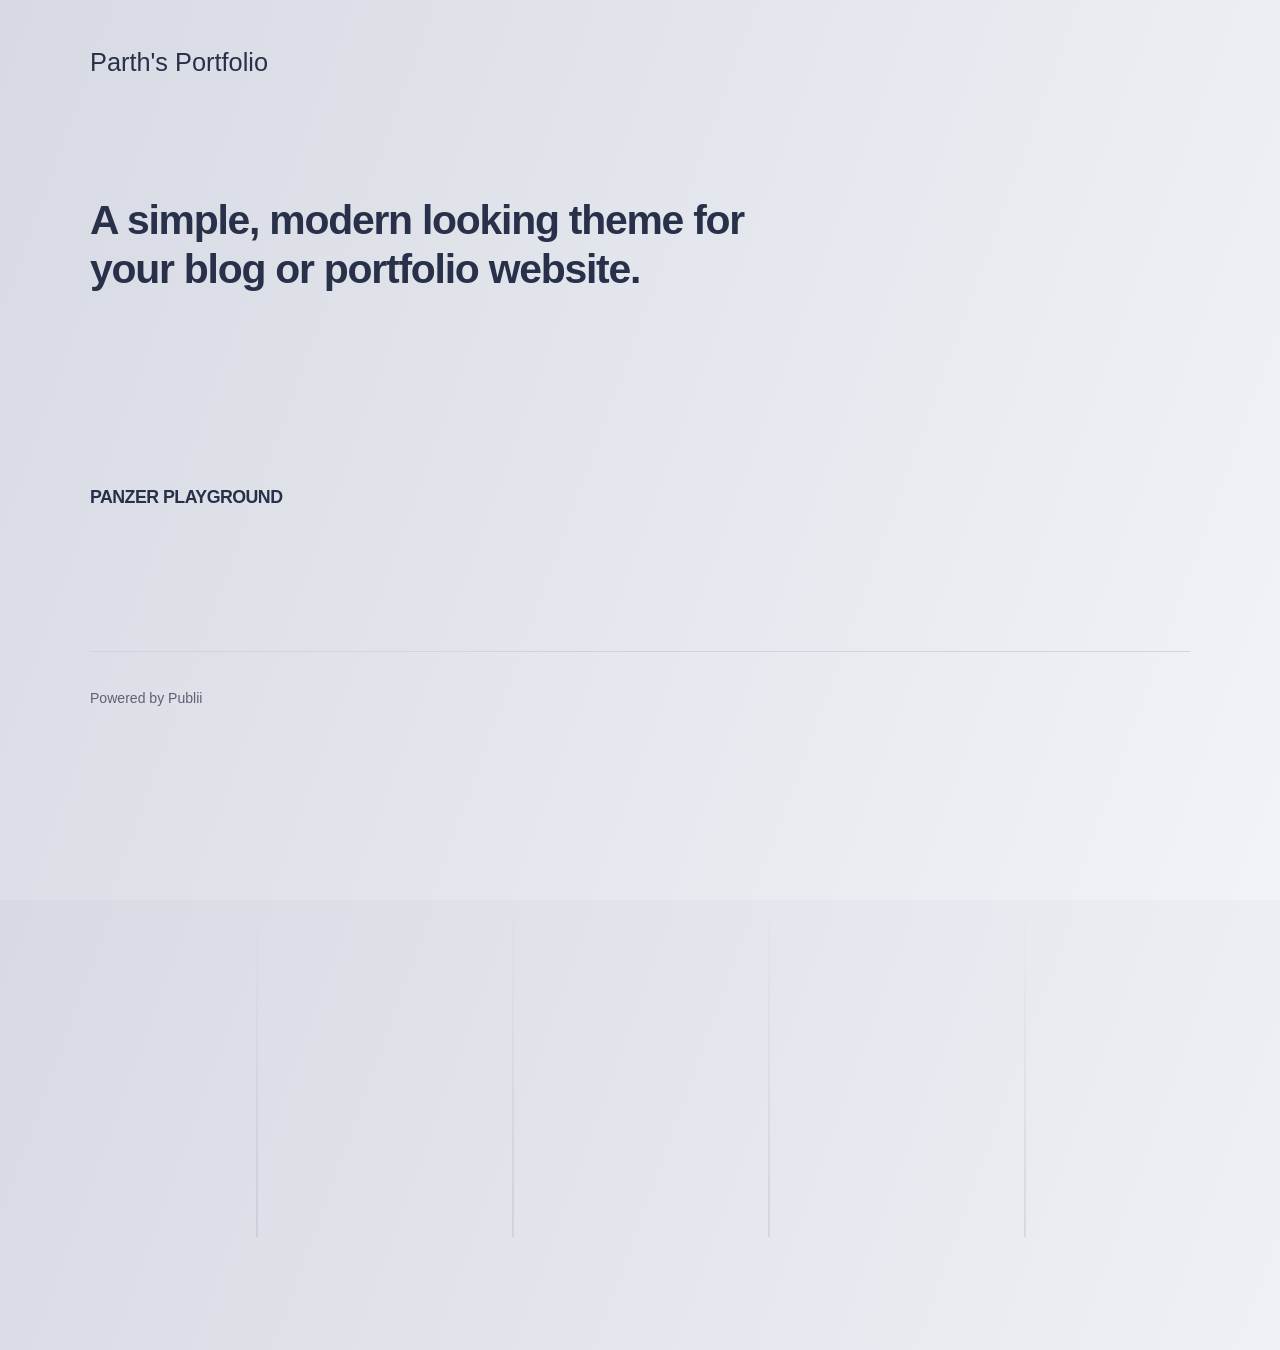
==== index.html @ ed633baf "Updated from Publii" ====
<!DOCTYPE html><html lang="en-gb"><head><meta charset="utf-8"><meta http-equiv="X-UA-Compatible" content="IE=edge"><meta name="viewport" content="width=device-width,initial-scale=1"><title>Parth&#x27;s Portfolio</title><meta name="generator" content="Publii Open-Source CMS for Static Site"><link rel="canonical" href="https://parthmbhatt.github.io/portfolio/"><link rel="alternate" type="application/atom+xml" href="https://parthmbhatt.github.io/portfolio/feed.xml" title="Parth&#x27;s Portfolio - RSS"><link rel="alternate" type="application/json" href="https://parthmbhatt.github.io/portfolio/feed.json" title="Parth&#x27;s Portfolio - JSON"><meta property="og:title" content="Parth's Portfolio"><meta property="og:site_name" content="Parth's Portfolio"><meta property="og:description" content=""><meta property="og:url" content="https://parthmbhatt.github.io/portfolio/"><meta property="og:type" content="website"><link rel="stylesheet" href="https://parthmbhatt.github.io/portfolio/assets/css/style.css?v=9763c2127e3ff107113b48061787f784"><link rel="stylesheet" href="https://parthmbhatt.github.io/portfolio/assets/css/cad-viewer.css?v=1073eb7758a996805dfa5336f57d3681"><script type="application/ld+json">{"@context":"http://schema.org","@type":"Organization","name":"Parth's Portfolio","url":"https://parthmbhatt.github.io/portfolio/"}</script><noscript><style>img[loading] {
                    opacity: 1;
                }</style></noscript></head><body class="home-template lines"><div class="container lines lines--right"><header class="header"><a href="https://parthmbhatt.github.io/portfolio/" class="logo">Parth&#x27;s Portfolio</a></header><main class="main"><div class="hero"><h1>A simple, modern looking theme for your blog or portfolio website.</h1></div><div class="main__content"><div class="l-options" role="toolbar" aria-label="View options"><div class="l-options__item switchers" role="group" aria-label="View layout"><button class="switchers__item is-active" aria-pressed="true" aria-label="Grid view"><svg width="20" height="20" fill="currentColor" aria-hidden="true" focusable="false"><use xlink:href="https://parthmbhatt.github.io/portfolio/assets/svg/svg-map.svg#switcher-grid"/></svg></button> <button class="switchers__item" aria-pressed="false" aria-label="List view"><svg width="20" height="20" fill="currentColor" aria-hidden="true" focusable="false"><use xlink:href="https://parthmbhatt.github.io/portfolio/assets/svg/svg-map.svg#switcher-rows"/></svg></button></div></div><div class="l-grid l-grid--2"><article class="c-card"><div class="c-card__wrapper"><div class="c-card__content"><header><h2 class="c-card__title"><a href="https://parthmbhatt.github.io/portfolio/panzer-playground.html" class="invert">PANZER PLAYGROUND</a></h2></header><footer class="c-card__meta"></footer></div></div></article></div></div></main><footer class="footer"><div class="footer__left"><div class="footer__copy">Powered by Publii</div></div><button onclick="backToTopFunction()" id="backToTop" class="footer__bttop" aria-label="Back to top" title="Back to top"><svg><use xlink:href="https://parthmbhatt.github.io/portfolio/assets/svg/svg-map.svg#toparrow"/></svg></button></footer></div><script>window.publiiThemeMenuConfig = { mobileMenuMode: 'sidebar', animationSpeed: 300, submenuWidth: 'auto', doubleClickTime: 500, mobileMenuExpandableSubmenus: true, relatedContainerForOverlayMenuSelector: '.navbar', };</script><script defer="defer" src="https://parthmbhatt.github.io/portfolio/assets/js/scripts.min.js?v=628f9b14187b480516b6c7f8be1e7585"></script><script defer="defer" src="https://parthmbhatt.github.io/portfolio/assets/js/cad-viewer.bundle.js?v=2720d6c96a4c86d41c8cecd319f0ce0e"></script><script>function publiiDetectLoadedImages () {
         var images = document.querySelectorAll('img[loading]:not(.is-loaded)');
         for (var i = 0; i < images.length; i++) {
            if (images[i].complete) {
               images[i].classList.add('is-loaded');
               images[i].parentNode.classList.remove('is-img-loading');
            } else {
               images[i].addEventListener('load', function () {
                  this.classList.add('is-loaded');
                  this.parentNode.classList.remove('is-img-loading');
               }, false);
            }
         }
      }
      publiiDetectLoadedImages();</script></body></html>
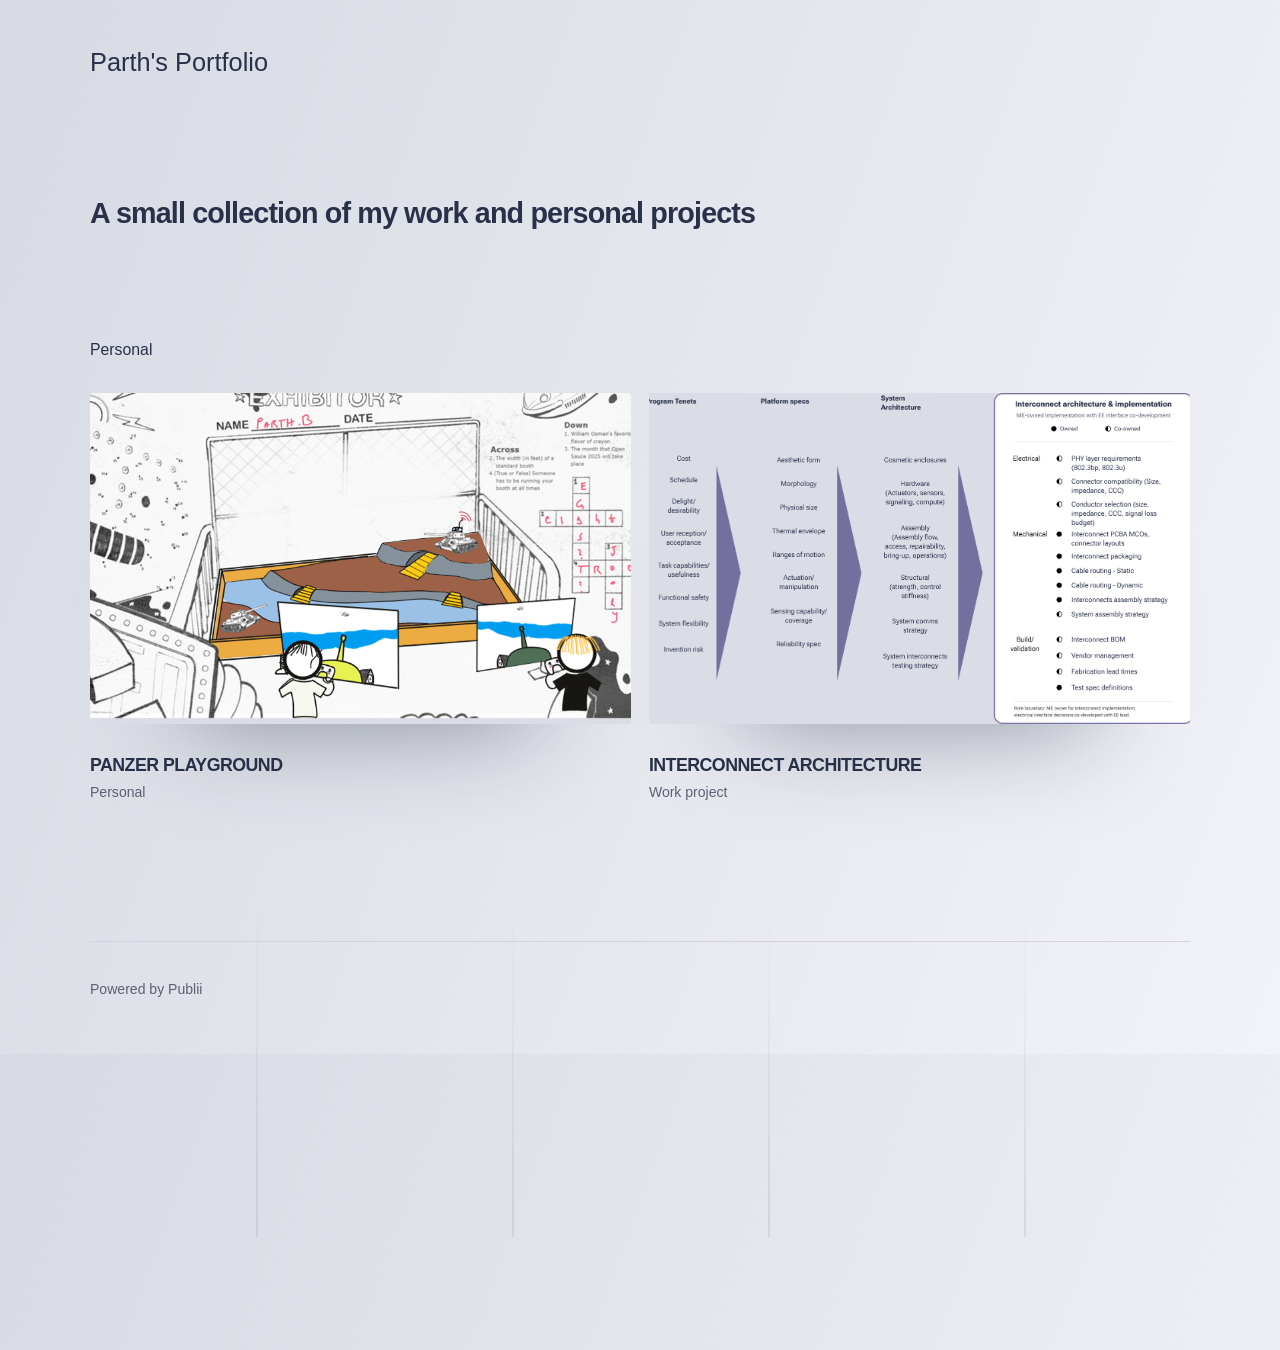
==== commit de27b852: "Updated from Publii" ====
--- a/index.html
+++ b/index.html
@@ -1,6 +1,6 @@
-<!DOCTYPE html><html lang="en-gb"><head><meta charset="utf-8"><meta http-equiv="X-UA-Compatible" content="IE=edge"><meta name="viewport" content="width=device-width,initial-scale=1"><title>Parth&#x27;s Portfolio</title><meta name="generator" content="Publii Open-Source CMS for Static Site"><link rel="canonical" href="https://parthmbhatt.github.io/portfolio/"><link rel="alternate" type="application/atom+xml" href="https://parthmbhatt.github.io/portfolio/feed.xml" title="Parth&#x27;s Portfolio - RSS"><link rel="alternate" type="application/json" href="https://parthmbhatt.github.io/portfolio/feed.json" title="Parth&#x27;s Portfolio - JSON"><meta property="og:title" content="Parth's Portfolio"><meta property="og:site_name" content="Parth's Portfolio"><meta property="og:description" content=""><meta property="og:url" content="https://parthmbhatt.github.io/portfolio/"><meta property="og:type" content="website"><link rel="stylesheet" href="https://parthmbhatt.github.io/portfolio/assets/css/style.css?v=9763c2127e3ff107113b48061787f784"><link rel="stylesheet" href="https://parthmbhatt.github.io/portfolio/assets/css/cad-viewer.css?v=1073eb7758a996805dfa5336f57d3681"><script type="application/ld+json">{"@context":"http://schema.org","@type":"Organization","name":"Parth's Portfolio","url":"https://parthmbhatt.github.io/portfolio/"}</script><noscript><style>img[loading] {
+<!DOCTYPE html><html lang="en-gb"><head><meta charset="utf-8"><meta http-equiv="X-UA-Compatible" content="IE=edge"><meta name="viewport" content="width=device-width,initial-scale=1"><title>Parth&#x27;s Portfolio</title><meta name="generator" content="Publii Open-Source CMS for Static Site"><link rel="canonical" href="https://parthmbhatt.github.io/portfolio/"><link rel="alternate" type="application/atom+xml" href="https://parthmbhatt.github.io/portfolio/feed.xml" title="Parth&#x27;s Portfolio - RSS"><link rel="alternate" type="application/json" href="https://parthmbhatt.github.io/portfolio/feed.json" title="Parth&#x27;s Portfolio - JSON"><meta property="og:title" content="Parth's Portfolio"><meta property="og:site_name" content="Parth's Portfolio"><meta property="og:description" content=""><meta property="og:url" content="https://parthmbhatt.github.io/portfolio/"><meta property="og:type" content="website"><link rel="stylesheet" href="https://parthmbhatt.github.io/portfolio/assets/css/style.css?v=9763c2127e3ff107113b48061787f784"><link rel="stylesheet" href="https://parthmbhatt.github.io/portfolio/assets/css/gallery-carousel.css?v=bf1c3ab5cffa0508bf7917f0dcdaa1b4"><link rel="stylesheet" href="https://parthmbhatt.github.io/portfolio/assets/css/cad-viewer.css?v=16a31b3684a7afc56284507f8f9d68b7"><script type="application/ld+json">{"@context":"http://schema.org","@type":"Organization","name":"Parth's Portfolio","url":"https://parthmbhatt.github.io/portfolio/"}</script><noscript><style>img[loading] {
                     opacity: 1;
-                }</style></noscript></head><body class="home-template lines"><div class="container lines lines--right"><header class="header"><a href="https://parthmbhatt.github.io/portfolio/" class="logo">Parth&#x27;s Portfolio</a></header><main class="main"><div class="hero"><h1>A simple, modern looking theme for your blog or portfolio website.</h1></div><div class="main__content"><div class="l-options" role="toolbar" aria-label="View options"><div class="l-options__item switchers" role="group" aria-label="View layout"><button class="switchers__item is-active" aria-pressed="true" aria-label="Grid view"><svg width="20" height="20" fill="currentColor" aria-hidden="true" focusable="false"><use xlink:href="https://parthmbhatt.github.io/portfolio/assets/svg/svg-map.svg#switcher-grid"/></svg></button> <button class="switchers__item" aria-pressed="false" aria-label="List view"><svg width="20" height="20" fill="currentColor" aria-hidden="true" focusable="false"><use xlink:href="https://parthmbhatt.github.io/portfolio/assets/svg/svg-map.svg#switcher-rows"/></svg></button></div></div><div class="l-grid l-grid--2"><article class="c-card"><div class="c-card__wrapper"><div class="c-card__content"><header><h2 class="c-card__title"><a href="https://parthmbhatt.github.io/portfolio/panzer-playground.html" class="invert">PANZER PLAYGROUND</a></h2></header><footer class="c-card__meta"></footer></div></div></article></div></div></main><footer class="footer"><div class="footer__left"><div class="footer__copy">Powered by Publii</div></div><button onclick="backToTopFunction()" id="backToTop" class="footer__bttop" aria-label="Back to top" title="Back to top"><svg><use xlink:href="https://parthmbhatt.github.io/portfolio/assets/svg/svg-map.svg#toparrow"/></svg></button></footer></div><script>window.publiiThemeMenuConfig = { mobileMenuMode: 'sidebar', animationSpeed: 300, submenuWidth: 'auto', doubleClickTime: 500, mobileMenuExpandableSubmenus: true, relatedContainerForOverlayMenuSelector: '.navbar', };</script><script defer="defer" src="https://parthmbhatt.github.io/portfolio/assets/js/scripts.min.js?v=628f9b14187b480516b6c7f8be1e7585"></script><script defer="defer" src="https://parthmbhatt.github.io/portfolio/assets/js/cad-viewer.bundle.js?v=2720d6c96a4c86d41c8cecd319f0ce0e"></script><script>function publiiDetectLoadedImages () {
+                }</style></noscript></head><body class="home-template lines"><div class="container lines lines--right"><header class="header"><a href="https://parthmbhatt.github.io/portfolio/" class="logo">Parth&#x27;s Portfolio</a></header><main class="main"><div class="hero"><h3>A small collection of my work and personal projects</h3></div><div class="main__content"><div class="l-options" role="toolbar" aria-label="View options"><nav class="l-options__item filter" aria-label="Filter by tags"><a href="https://parthmbhatt.github.io/portfolio/tags/personal/" class="filter__item invert">Personal</a></nav><div class="l-options__item switchers" role="group" aria-label="View layout"><button class="switchers__item is-active" aria-pressed="true" aria-label="Grid view"><svg width="20" height="20" fill="currentColor" aria-hidden="true" focusable="false"><use xlink:href="https://parthmbhatt.github.io/portfolio/assets/svg/svg-map.svg#switcher-grid"/></svg></button> <button class="switchers__item" aria-pressed="false" aria-label="List view"><svg width="20" height="20" fill="currentColor" aria-hidden="true" focusable="false"><use xlink:href="https://parthmbhatt.github.io/portfolio/assets/svg/svg-map.svg#switcher-rows"/></svg></button></div></div><div class="l-grid l-grid--2"><article class="c-card"><div class="c-card__wrapper"><figure class="c-card__image is-img-loading"><img src="https://parthmbhatt.github.io/portfolio/media/posts/1/application-graphic.png" srcset="https://parthmbhatt.github.io/portfolio/media/posts/1/responsive/application-graphic-xs.png 384w, https://parthmbhatt.github.io/portfolio/media/posts/1/responsive/application-graphic-sm.png 600w, https://parthmbhatt.github.io/portfolio/media/posts/1/responsive/application-graphic-md.png 768w, https://parthmbhatt.github.io/portfolio/media/posts/1/responsive/application-graphic-lg.png 1200w" sizes="(min-width: 37.5em) 80vw, 50vw" loading="lazy" height="495" width="886" alt=""></figure><div class="c-card__content"><header><h2 class="c-card__title"><a href="https://parthmbhatt.github.io/portfolio/panzer-playground.html" class="invert">PANZER PLAYGROUND</a></h2></header><footer class="c-card__meta"><a href="https://parthmbhatt.github.io/portfolio/tags/personal/" class="c-card__tag">Personal</a></footer></div></div></article><article class="c-card"><div class="c-card__wrapper"><figure class="c-card__image"><img src="https://parthmbhatt.github.io/portfolio//graphics/kyber-ownership-boundary-example-transparent.png" loading="lazy" height="1734" width="2873" alt="Sanitized interconnect architecture diagram"></figure><div class="c-card__content"><header><h2 class="c-card__title"><a href="https://parthmbhatt.github.io/portfolio//interconnect-architecture.html" class="invert">INTERCONNECT ARCHITECTURE</a></h2></header><footer class="c-card__meta"><span class="c-card__tag">Work project</span></footer></div></div></article></div></div></main><footer class="footer"><div class="footer__left"><div class="footer__copy">Powered by Publii</div></div><button onclick="backToTopFunction()" id="backToTop" class="footer__bttop" aria-label="Back to top" title="Back to top"><svg><use xlink:href="https://parthmbhatt.github.io/portfolio/assets/svg/svg-map.svg#toparrow"/></svg></button></footer></div><script>window.publiiThemeMenuConfig = { mobileMenuMode: 'sidebar', animationSpeed: 300, submenuWidth: 'auto', doubleClickTime: 500, mobileMenuExpandableSubmenus: true, relatedContainerForOverlayMenuSelector: '.navbar', };</script><script defer="defer" src="https://parthmbhatt.github.io/portfolio/assets/js/scripts.min.js?v=628f9b14187b480516b6c7f8be1e7585"></script><script defer="defer" src="https://parthmbhatt.github.io/portfolio/assets/js/cad-viewer.bundle.js?v=ee3776dc98e9115392e59a9758066af7"></script><script>function publiiDetectLoadedImages () {
          var images = document.querySelectorAll('img[loading]:not(.is-loaded)');
          for (var i = 0; i < images.length; i++) {
             if (images[i].complete) {
@@ -14,4 +14,4 @@
             }
          }
       }
-      publiiDetectLoadedImages();</script></body></html>+      publiiDetectLoadedImages();</script><script defer="defer" src="https://parthmbhatt.github.io/portfolio/assets/js/gallery-carousel.js?v=73d73772ed205425abde0a4bf7a90acf"></script></body></html>
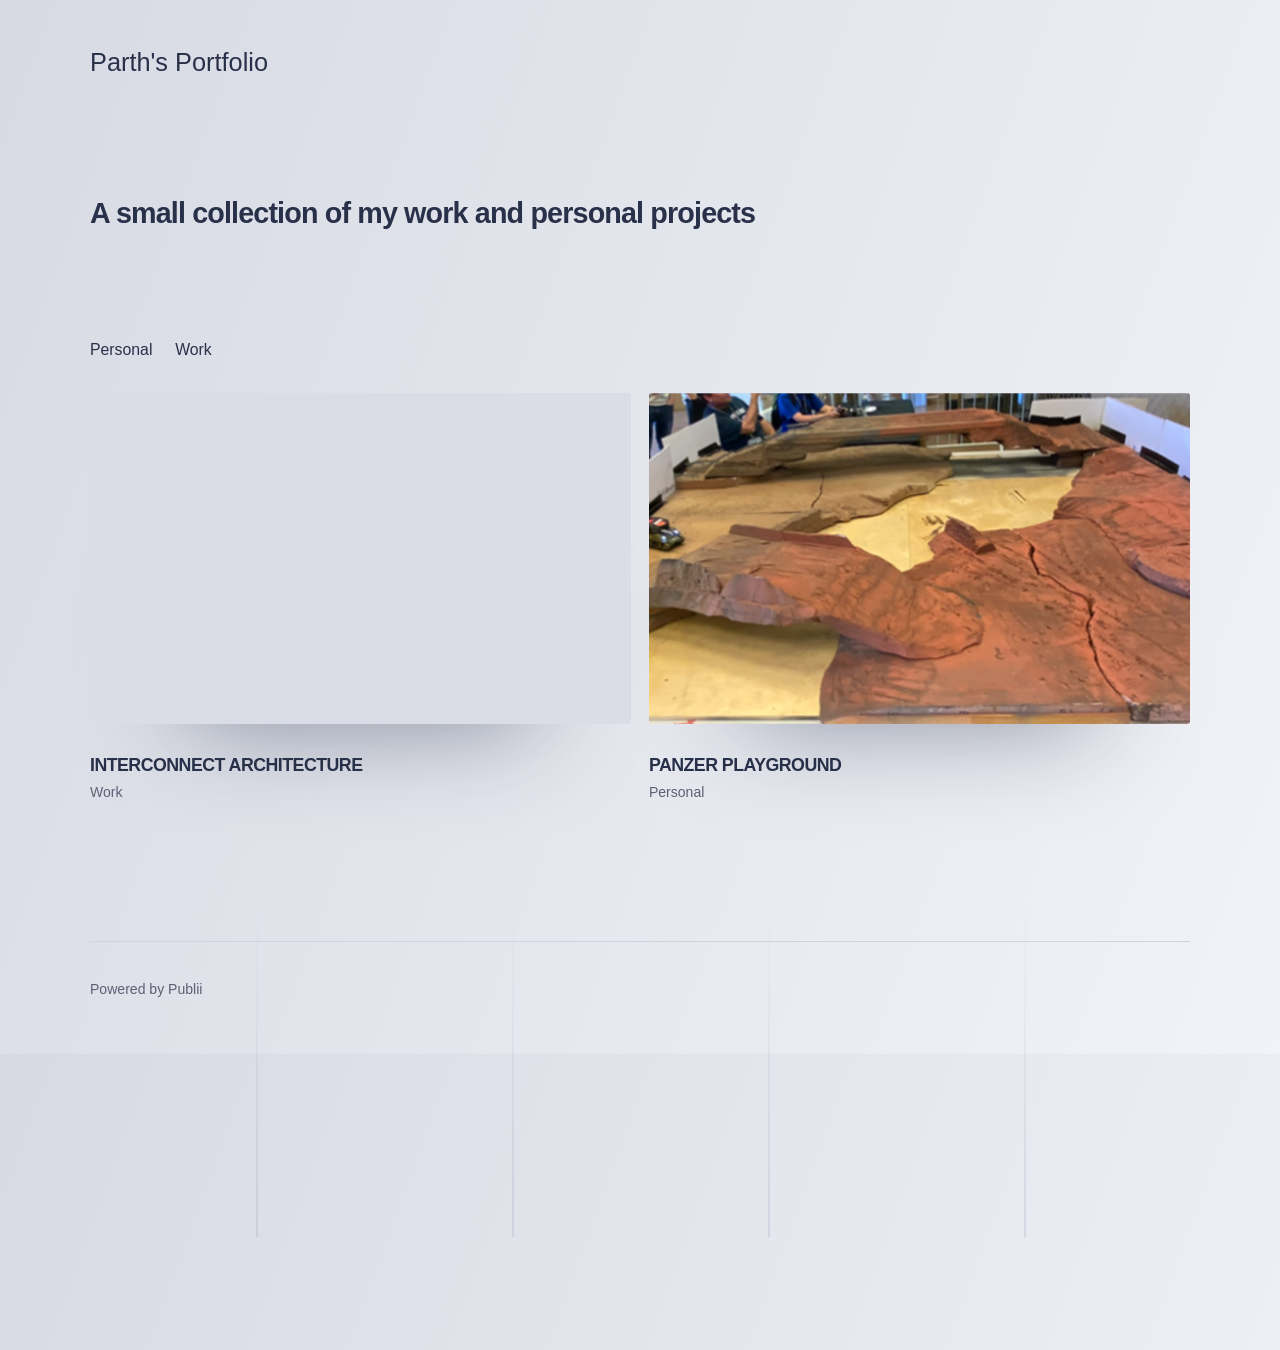
==== commit b722c4ec: "Updated from Publii" ====
--- a/index.html
+++ b/index.html
@@ -1,6 +1,6 @@
-<!DOCTYPE html><html lang="en-gb"><head><meta charset="utf-8"><meta http-equiv="X-UA-Compatible" content="IE=edge"><meta name="viewport" content="width=device-width,initial-scale=1"><title>Parth&#x27;s Portfolio</title><meta name="generator" content="Publii Open-Source CMS for Static Site"><link rel="canonical" href="https://parthmbhatt.github.io/portfolio/"><link rel="alternate" type="application/atom+xml" href="https://parthmbhatt.github.io/portfolio/feed.xml" title="Parth&#x27;s Portfolio - RSS"><link rel="alternate" type="application/json" href="https://parthmbhatt.github.io/portfolio/feed.json" title="Parth&#x27;s Portfolio - JSON"><meta property="og:title" content="Parth's Portfolio"><meta property="og:site_name" content="Parth's Portfolio"><meta property="og:description" content=""><meta property="og:url" content="https://parthmbhatt.github.io/portfolio/"><meta property="og:type" content="website"><link rel="stylesheet" href="https://parthmbhatt.github.io/portfolio/assets/css/style.css?v=9763c2127e3ff107113b48061787f784"><link rel="stylesheet" href="https://parthmbhatt.github.io/portfolio/assets/css/gallery-carousel.css?v=bf1c3ab5cffa0508bf7917f0dcdaa1b4"><link rel="stylesheet" href="https://parthmbhatt.github.io/portfolio/assets/css/cad-viewer.css?v=16a31b3684a7afc56284507f8f9d68b7"><script type="application/ld+json">{"@context":"http://schema.org","@type":"Organization","name":"Parth's Portfolio","url":"https://parthmbhatt.github.io/portfolio/"}</script><noscript><style>img[loading] {
+<!DOCTYPE html><html lang="en-gb"><head><meta charset="utf-8"><meta http-equiv="X-UA-Compatible" content="IE=edge"><meta name="viewport" content="width=device-width,initial-scale=1"><title>Parth&#x27;s Portfolio</title><meta name="generator" content="Publii Open-Source CMS for Static Site"><link rel="canonical" href="https://parthmbhatt.github.io/portfolio/"><link rel="alternate" type="application/atom+xml" href="https://parthmbhatt.github.io/portfolio/feed.xml" title="Parth&#x27;s Portfolio - RSS"><link rel="alternate" type="application/json" href="https://parthmbhatt.github.io/portfolio/feed.json" title="Parth&#x27;s Portfolio - JSON"><meta property="og:title" content="Parth's Portfolio"><meta property="og:site_name" content="Parth's Portfolio"><meta property="og:description" content=""><meta property="og:url" content="https://parthmbhatt.github.io/portfolio/"><meta property="og:type" content="website"><link rel="stylesheet" href="https://parthmbhatt.github.io/portfolio/assets/css/style.css?v=9763c2127e3ff107113b48061787f784"><link rel="stylesheet" href="https://parthmbhatt.github.io/portfolio/assets/css/gallery-carousel.css?v=bf1c3ab5cffa0508bf7917f0dcdaa1b4"><link rel="stylesheet" href="https://parthmbhatt.github.io/portfolio/assets/css/cad-viewer.css?v=0db8fe432d150c45650e1611304c6906"><script type="application/ld+json">{"@context":"http://schema.org","@type":"Organization","name":"Parth's Portfolio","url":"https://parthmbhatt.github.io/portfolio/"}</script><noscript><style>img[loading] {
                     opacity: 1;
-                }</style></noscript></head><body class="home-template lines"><div class="container lines lines--right"><header class="header"><a href="https://parthmbhatt.github.io/portfolio/" class="logo">Parth&#x27;s Portfolio</a></header><main class="main"><div class="hero"><h3>A small collection of my work and personal projects</h3></div><div class="main__content"><div class="l-options" role="toolbar" aria-label="View options"><nav class="l-options__item filter" aria-label="Filter by tags"><a href="https://parthmbhatt.github.io/portfolio/tags/personal/" class="filter__item invert">Personal</a></nav><div class="l-options__item switchers" role="group" aria-label="View layout"><button class="switchers__item is-active" aria-pressed="true" aria-label="Grid view"><svg width="20" height="20" fill="currentColor" aria-hidden="true" focusable="false"><use xlink:href="https://parthmbhatt.github.io/portfolio/assets/svg/svg-map.svg#switcher-grid"/></svg></button> <button class="switchers__item" aria-pressed="false" aria-label="List view"><svg width="20" height="20" fill="currentColor" aria-hidden="true" focusable="false"><use xlink:href="https://parthmbhatt.github.io/portfolio/assets/svg/svg-map.svg#switcher-rows"/></svg></button></div></div><div class="l-grid l-grid--2"><article class="c-card"><div class="c-card__wrapper"><figure class="c-card__image is-img-loading"><img src="https://parthmbhatt.github.io/portfolio/media/posts/1/application-graphic.png" srcset="https://parthmbhatt.github.io/portfolio/media/posts/1/responsive/application-graphic-xs.png 384w, https://parthmbhatt.github.io/portfolio/media/posts/1/responsive/application-graphic-sm.png 600w, https://parthmbhatt.github.io/portfolio/media/posts/1/responsive/application-graphic-md.png 768w, https://parthmbhatt.github.io/portfolio/media/posts/1/responsive/application-graphic-lg.png 1200w" sizes="(min-width: 37.5em) 80vw, 50vw" loading="lazy" height="495" width="886" alt=""></figure><div class="c-card__content"><header><h2 class="c-card__title"><a href="https://parthmbhatt.github.io/portfolio/panzer-playground.html" class="invert">PANZER PLAYGROUND</a></h2></header><footer class="c-card__meta"><a href="https://parthmbhatt.github.io/portfolio/tags/personal/" class="c-card__tag">Personal</a></footer></div></div></article><article class="c-card"><div class="c-card__wrapper"><figure class="c-card__image"><img src="https://parthmbhatt.github.io/portfolio//graphics/kyber-ownership-boundary-example-transparent.png" loading="lazy" height="1734" width="2873" alt="Sanitized interconnect architecture diagram"></figure><div class="c-card__content"><header><h2 class="c-card__title"><a href="https://parthmbhatt.github.io/portfolio//interconnect-architecture.html" class="invert">INTERCONNECT ARCHITECTURE</a></h2></header><footer class="c-card__meta"><span class="c-card__tag">Work project</span></footer></div></div></article></div></div></main><footer class="footer"><div class="footer__left"><div class="footer__copy">Powered by Publii</div></div><button onclick="backToTopFunction()" id="backToTop" class="footer__bttop" aria-label="Back to top" title="Back to top"><svg><use xlink:href="https://parthmbhatt.github.io/portfolio/assets/svg/svg-map.svg#toparrow"/></svg></button></footer></div><script>window.publiiThemeMenuConfig = { mobileMenuMode: 'sidebar', animationSpeed: 300, submenuWidth: 'auto', doubleClickTime: 500, mobileMenuExpandableSubmenus: true, relatedContainerForOverlayMenuSelector: '.navbar', };</script><script defer="defer" src="https://parthmbhatt.github.io/portfolio/assets/js/scripts.min.js?v=628f9b14187b480516b6c7f8be1e7585"></script><script defer="defer" src="https://parthmbhatt.github.io/portfolio/assets/js/cad-viewer.bundle.js?v=ee3776dc98e9115392e59a9758066af7"></script><script>function publiiDetectLoadedImages () {
+                }</style></noscript></head><body class="home-template lines"><div class="container lines lines--right"><header class="header"><a href="https://parthmbhatt.github.io/portfolio/" class="logo">Parth&#x27;s Portfolio</a></header><main class="main"><div class="hero"><h3>A small collection of my work and personal projects</h3></div><div class="main__content"><div class="l-options" role="toolbar" aria-label="View options"><nav class="l-options__item filter" aria-label="Filter by tags"><a href="https://parthmbhatt.github.io/portfolio/tags/personal/" class="filter__item invert">Personal</a> <a href="https://parthmbhatt.github.io/portfolio/tags/work/" class="filter__item invert">Work</a></nav><div class="l-options__item switchers" role="group" aria-label="View layout"><button class="switchers__item is-active" aria-pressed="true" aria-label="Grid view"><svg width="20" height="20" fill="currentColor" aria-hidden="true" focusable="false"><use xlink:href="https://parthmbhatt.github.io/portfolio/assets/svg/svg-map.svg#switcher-grid"/></svg></button> <button class="switchers__item" aria-pressed="false" aria-label="List view"><svg width="20" height="20" fill="currentColor" aria-hidden="true" focusable="false"><use xlink:href="https://parthmbhatt.github.io/portfolio/assets/svg/svg-map.svg#switcher-rows"/></svg></button></div></div><div class="l-grid l-grid--2"><article class="c-card"><div class="c-card__wrapper"><figure class="c-card__image is-img-loading"><img src="https://parthmbhatt.github.io/portfolio/media/posts/5/kyber-ownership-boundary-example-transparent.png" srcset="https://parthmbhatt.github.io/portfolio/media/posts/5/responsive/kyber-ownership-boundary-example-transparent-xs.png 384w, https://parthmbhatt.github.io/portfolio/media/posts/5/responsive/kyber-ownership-boundary-example-transparent-sm.png 600w, https://parthmbhatt.github.io/portfolio/media/posts/5/responsive/kyber-ownership-boundary-example-transparent-md.png 768w, https://parthmbhatt.github.io/portfolio/media/posts/5/responsive/kyber-ownership-boundary-example-transparent-lg.png 1200w" sizes="(min-width: 37.5em) 80vw, 50vw" loading="lazy" height="1734" width="2873" alt="Sanitized interconnect architecture diagram"></figure><div class="c-card__content"><header><h2 class="c-card__title"><a href="https://parthmbhatt.github.io/portfolio/interconnect-architecture.html" class="invert">INTERCONNECT ARCHITECTURE</a></h2></header><footer class="c-card__meta"><a href="https://parthmbhatt.github.io/portfolio/tags/work/" class="c-card__tag">Work</a></footer></div></div></article><article class="c-card"><div class="c-card__wrapper"><figure class="c-card__image is-img-loading"><img src="https://parthmbhatt.github.io/portfolio/media/posts/1/OS-map-crop.png" srcset="https://parthmbhatt.github.io/portfolio/media/posts/1/responsive/OS-map-crop-xs.png 384w, https://parthmbhatt.github.io/portfolio/media/posts/1/responsive/OS-map-crop-sm.png 600w, https://parthmbhatt.github.io/portfolio/media/posts/1/responsive/OS-map-crop-md.png 768w, https://parthmbhatt.github.io/portfolio/media/posts/1/responsive/OS-map-crop-lg.png 1200w" sizes="(min-width: 37.5em) 80vw, 50vw" loading="lazy" height="1168" width="3534" alt=""></figure><div class="c-card__content"><header><h2 class="c-card__title"><a href="https://parthmbhatt.github.io/portfolio/panzer-playground.html" class="invert">PANZER PLAYGROUND</a></h2></header><footer class="c-card__meta"><a href="https://parthmbhatt.github.io/portfolio/tags/personal/" class="c-card__tag">Personal</a></footer></div></div></article></div></div></main><footer class="footer"><div class="footer__left"><div class="footer__copy">Powered by Publii</div></div><button onclick="backToTopFunction()" id="backToTop" class="footer__bttop" aria-label="Back to top" title="Back to top"><svg><use xlink:href="https://parthmbhatt.github.io/portfolio/assets/svg/svg-map.svg#toparrow"/></svg></button></footer></div><script>window.publiiThemeMenuConfig = { mobileMenuMode: 'sidebar', animationSpeed: 300, submenuWidth: 'auto', doubleClickTime: 500, mobileMenuExpandableSubmenus: true, relatedContainerForOverlayMenuSelector: '.navbar', };</script><script defer="defer" src="https://parthmbhatt.github.io/portfolio/assets/js/scripts.min.js?v=628f9b14187b480516b6c7f8be1e7585"></script><script defer="defer" src="https://parthmbhatt.github.io/portfolio/assets/js/cad-viewer.bundle.js?v=ee3776dc98e9115392e59a9758066af7"></script><script>function publiiDetectLoadedImages () {
          var images = document.querySelectorAll('img[loading]:not(.is-loaded)');
          for (var i = 0; i < images.length; i++) {
             if (images[i].complete) {
